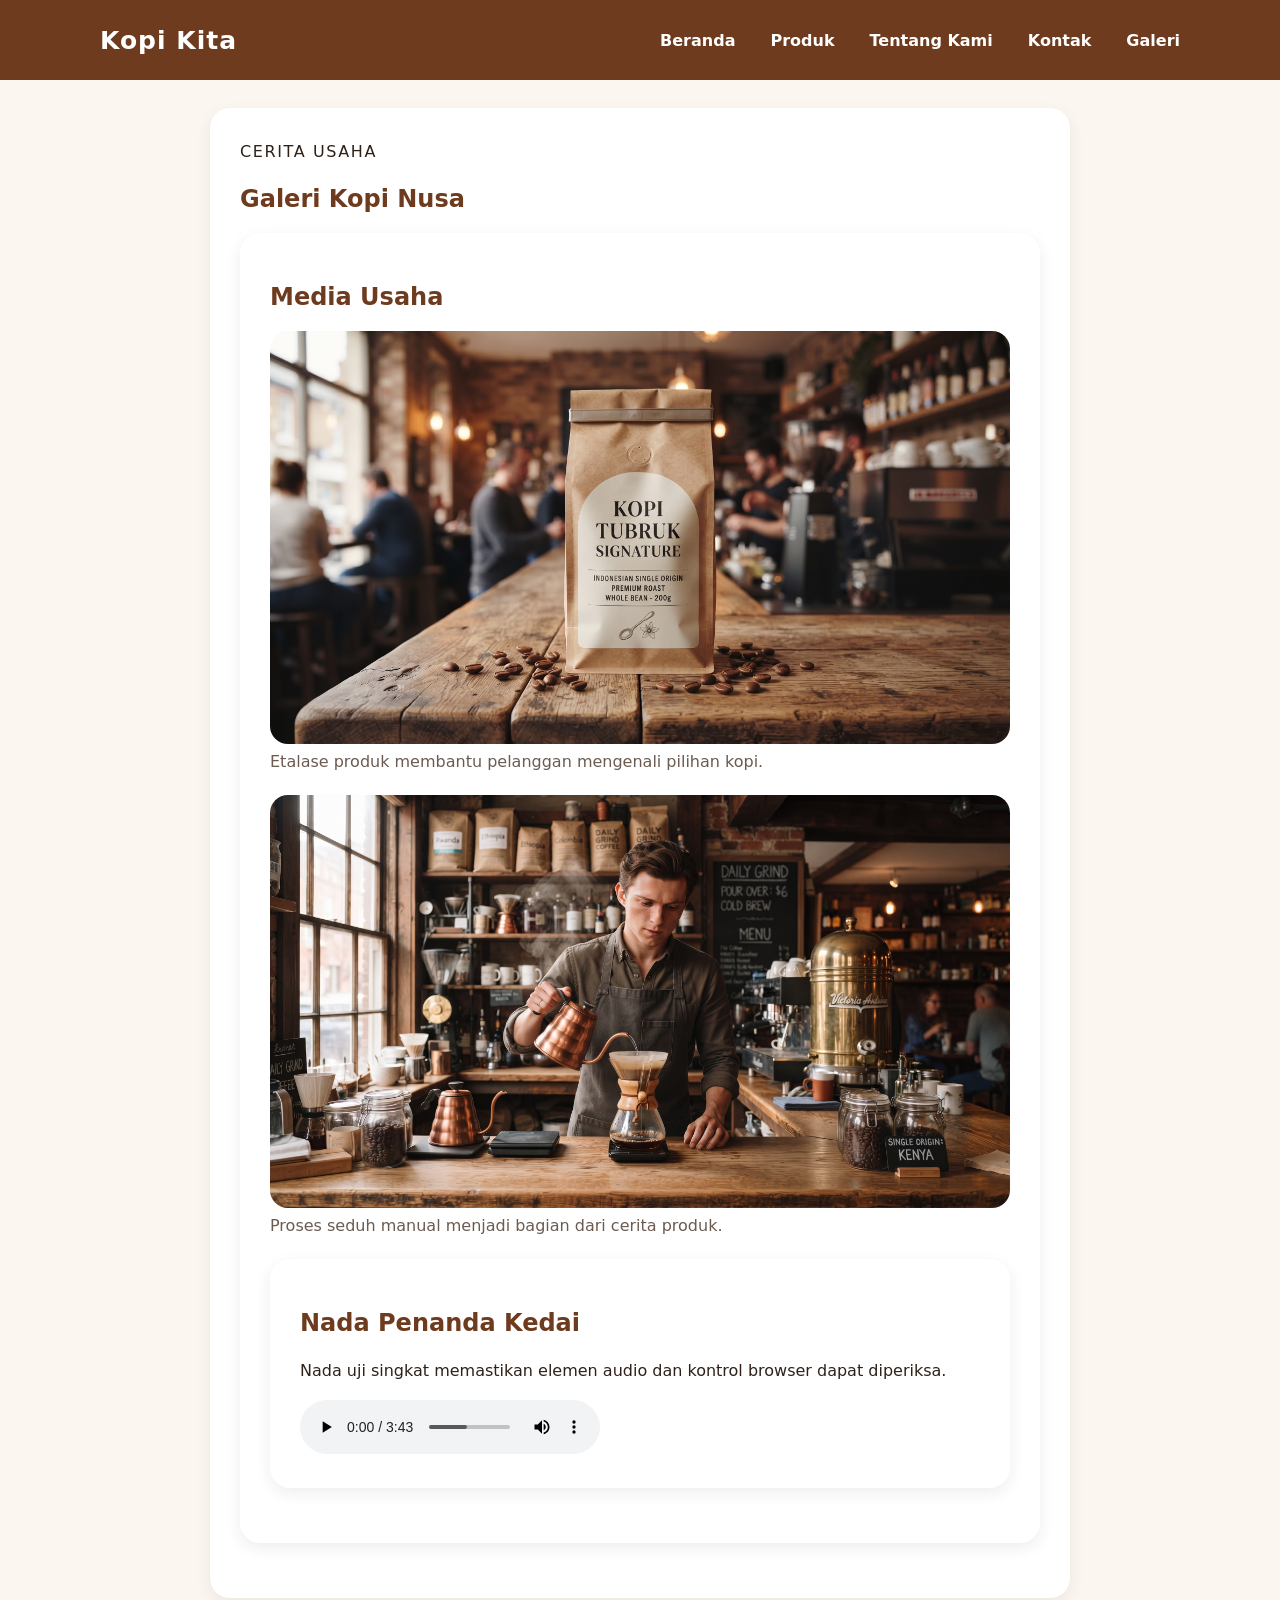
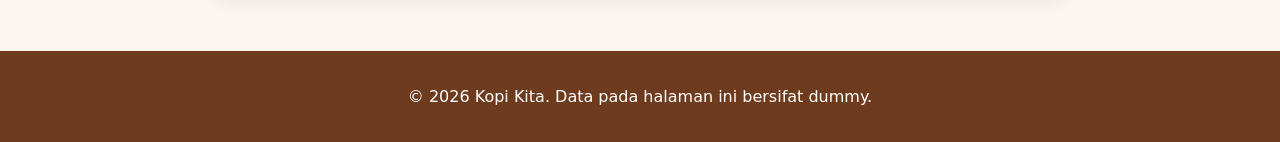
==== galeri.html @ 6f17a1c1 "feat: tambah media dan tabel katalog" ====
<!doctype html>
<html lang="id">
  <head>
    <meta charset="utf-8" />
    <meta name="viewport" content="width=device-width, initial-scale=1" />
    <title>Tentang Kopi Kita - Website UMKM</title>
    <link rel="stylesheet" href="css/style.css" />
  </head>
  <body>
    <a class="skip-link" href="#konten">Lewati ke konten utama</a>
    <header class="site-header">
      <nav class="nav" aria-label="Navigasi utama">
        <a class="brand" href="index.html">Kopi Kita</a>
        <ul>
          <li><a href="index.html">Beranda</a></li>
            <li><a href="produk.html">Produk</a></li>
            <li><a aria-current="page" href="tentang.html">Tentang Kami</a></li>
            <li><a href="kontak.html">Kontak</a></li>
            <li><a href="galeri.html">Galeri</a></li>
        </ul>
      </nav>
    </header>
    <main id="konten" class="page">
      <section aria-labelledby="tentang-title">
        <p class="eyebrow">Cerita Usaha</p>
        <h1>Galeri Kopi Nusa</h1>
      <section aria-labelledby="media-title">
        <h2 id="media-title">Media Usaha</h2>
        <div class="gallery-list">
    <figure class="media-card">
      <img src="gambar/Coffee_bag_on_wooden_counter_2K_20260925184928.jpg" alt="Etalase Kopi Kita berisi kemasan kopi lokal" />
      <figcaption>Etalase produk membantu pelanggan mengenali pilihan kopi.</figcaption>
    </figure>
    <figure class="media-card">
      <img src="gambar/Person_brewing_pour-over_coffee_2K_20260925184145.jpg" alt="Barista menuang air panas ke dripper kopi" />
      <figcaption>Proses seduh manual menjadi bagian dari cerita produk.</figcaption>
    </figure>
  </div>

    <section aria-labelledby="audio-title">
  <h2 id="audio-title">Nada Penanda Kedai</h2>
  <p id="audio-note">Nada uji singkat memastikan elemen audio dan kontrol browser dapat diperiksa.</p>
  <audio controls aria-describedby="audio-note" src="suara/AUD-20230413-WA0004.mp3">
    Browser Anda tidak mendukung pemutar audio.
  </audio>
</section>

</section>
      </section>
    </main>
    <footer class="footer">
      <p>&copy; 2026 Kopi Kita. Data pada halaman ini bersifat dummy.</p>
    </footer>
  </body>
</html>
---- css/style.css ----
body {
  margin: 0;
  background: #fbf7f0;
  color: #2f2118;
  font-family: system-ui, -apple-system, BlinkMacSystemFont, "Segoe UI", sans-serif;
}

.skip-link {
  position: absolute;
  left: -9999px;
  top: auto;
}

.skip-link:focus {
  left: 10px;
  top: 10px;
  background: white;
  color: #2f2118;
  padding: 10px 15px;
  z-index: 1000;
}

.container {
  max-width: 100%;
  margin: 0 auto;
  padding: 0;
}

.logo a {
    color: white;
    text-decoration: none;
    font-weight: bold;
    font-size: large;
}

.logo a:hover {
    color: white;
}

.navbar {
  display: flex;
  list-style: none;
  padding: 10px;
  margin: 5px;
  gap: 45px;
} 

.navbar a {
  text-decoration: none;
  color: white;
  font-weight: bold;
  font-size: large;
}

.navbar a:hover {
  color: #f4c95d;
  transition: 0.3s;
}

.site-header { 
  background-color: #6f3b1f; 
}

.nav { 
  max-width: 1100px; 
  min-height: 80px; 
  margin: 0 auto; 
  padding: 0 10px; 
  display: flex; 
  justify-content: space-between; 
  align-items: center; 
  box-sizing: border-box; 
}

.brand { 
  color: white; 
  text-decoration: none; 
  font-size: 25px; 
  font-weight: 800; 
  letter-spacing: 1px; 
}

.brand:hover { 
  color: #f4c95d; 
}

.nav ul { 
  display: flex; 
  align-items: center; 
  list-style: none; 
  gap: 35px; 
  margin: 0; 
  padding: 0; 
}

.nav a { 
  color: white; 
  text-decoration: none; 
  font-weight: 600; 
  transition: 0.3s; 
}

.nav a:hover { 
  color: #f4c95d; 
}


.container-navbar {
  display: flex;
  justify-content: space-between;
  background-color: #6f3b1f;
  height: 100px;
  align-items: center;
  padding: 0 50px;
  box-sizing: border-box;
}

.page {
  max-width: 920px;
  margin: 0 auto;
  padding: 32px 20px;
}

.hero {
  padding: 36px;
  color: #6f3b1f;
  background: #6f3b1f;
  border-radius: 24px;
}

.header {
  display: flex;
  justify-content: space-between;
  align-items: center;
}

.h1 {
  margin-top: 5px;
}

.eyebrow {
  margin: 0 0 8px;
  letter-spacing: 0.10em;
  text-transform: uppercase;
}


.jam_a {
    margin: 0;
    text-align: right;
    letter-spacing: 0.1em;
    text-transform: uppercase;
    font-size: medium;
    font-weight: 700;
}

.jam_b {
    margin: 0;
    text-align: right;
    margin-right: 20px;
    font-size: medium;
}


.product-images {
  width: 100%;
  height: auto;
  border-radius: 24px;
  margin-bottom: 20px;
}

.product {
  display: grid;
  grid-template-columns: repeat(3, 1fr);
  gap: 20px;
  padding: 0;
  margin: 0;
  list-style: none;
}

.product-item {
  background: white;
  padding: 15px;
  border-radius: 20px;
  text-align: center;
}

.product-coffee {
  width: 100%;
  height: 180px;
  object-fit: cover;
  border-radius: 15px;
}

.product-item h3 {
  margin-bottom: 5px;
  text-transform: capitalize;
}

.product-item p {
  margin-top: 0;
  font-weight: bold;
}



.header-1 {
  display: flex;
  justify-content: space-between;
  align-items: center;
}

.lokasi {
  background:#f3b837;
  color: #2f2118;
  padding: 12px 18px;
  cursor: pointer;
  border-radius: 999px;
  border: 0;
  font-weight: 700;
  font-size: medium;
}

button {
  padding: 12px 18px;
  color: #2f2118;
  font-weight: 700;
  cursor: pointer;
  background: #ffd166;
  border: 0;
  border-radius: 999px;
}

.page section { 
  background: white; 
  padding: 30px; 
  margin-bottom: 25px; 
  border-radius: 20px; 
  box-shadow: 0 5px 15px rgba(47, 33, 24, 0.08);
 }

 .page h1, 
 .page h2 { 
  color: #6f3b1f; 
}

.page section p { 
  line-height: 1.7; 
}

.page section img { 
  width: 100%; 
  height: auto; 
  display: block; 
  margin-top: 20px; 
  border-radius: 18px; 
}

.page section ul { 
  padding-left: 20px; 
}

.page section li { 
  margin-bottom: 10px; 
  line-height: 1.6; 
}

.footer {
  text-align: center;
  padding: 20px;
  background-color: #6f3b1f;
  color: white;
}


/* produk */
body {
  margin: 0;
  background: #fbf7f0;
  color: #2f2118;
  font-family: system-ui, -apple-system, BlinkMacSystemFont, "Segoe UI", sans-serif;
}

.page {
  max-width: 860px;
  margin: 0 auto;
  padding: 28px 20px;
}

img {
  max-width: 100%;
  height: auto;
  border-radius: 18px;
}

figure {
  margin: 0 0 24px;
}

figcaption {
  margin-top: 8px;
  color: #6b5b51;
}

table {
  width: 100%;
  border-collapse: collapse;
  background: white;
}

caption {
  text-align: left;
  font-weight: 700;
  margin-bottom: 8px;
}

th,
td {
  border: 1px solid #ead8c3;
  padding: 10px;
  text-align: left;
}

thead {
  background: #f1e3d3;
}
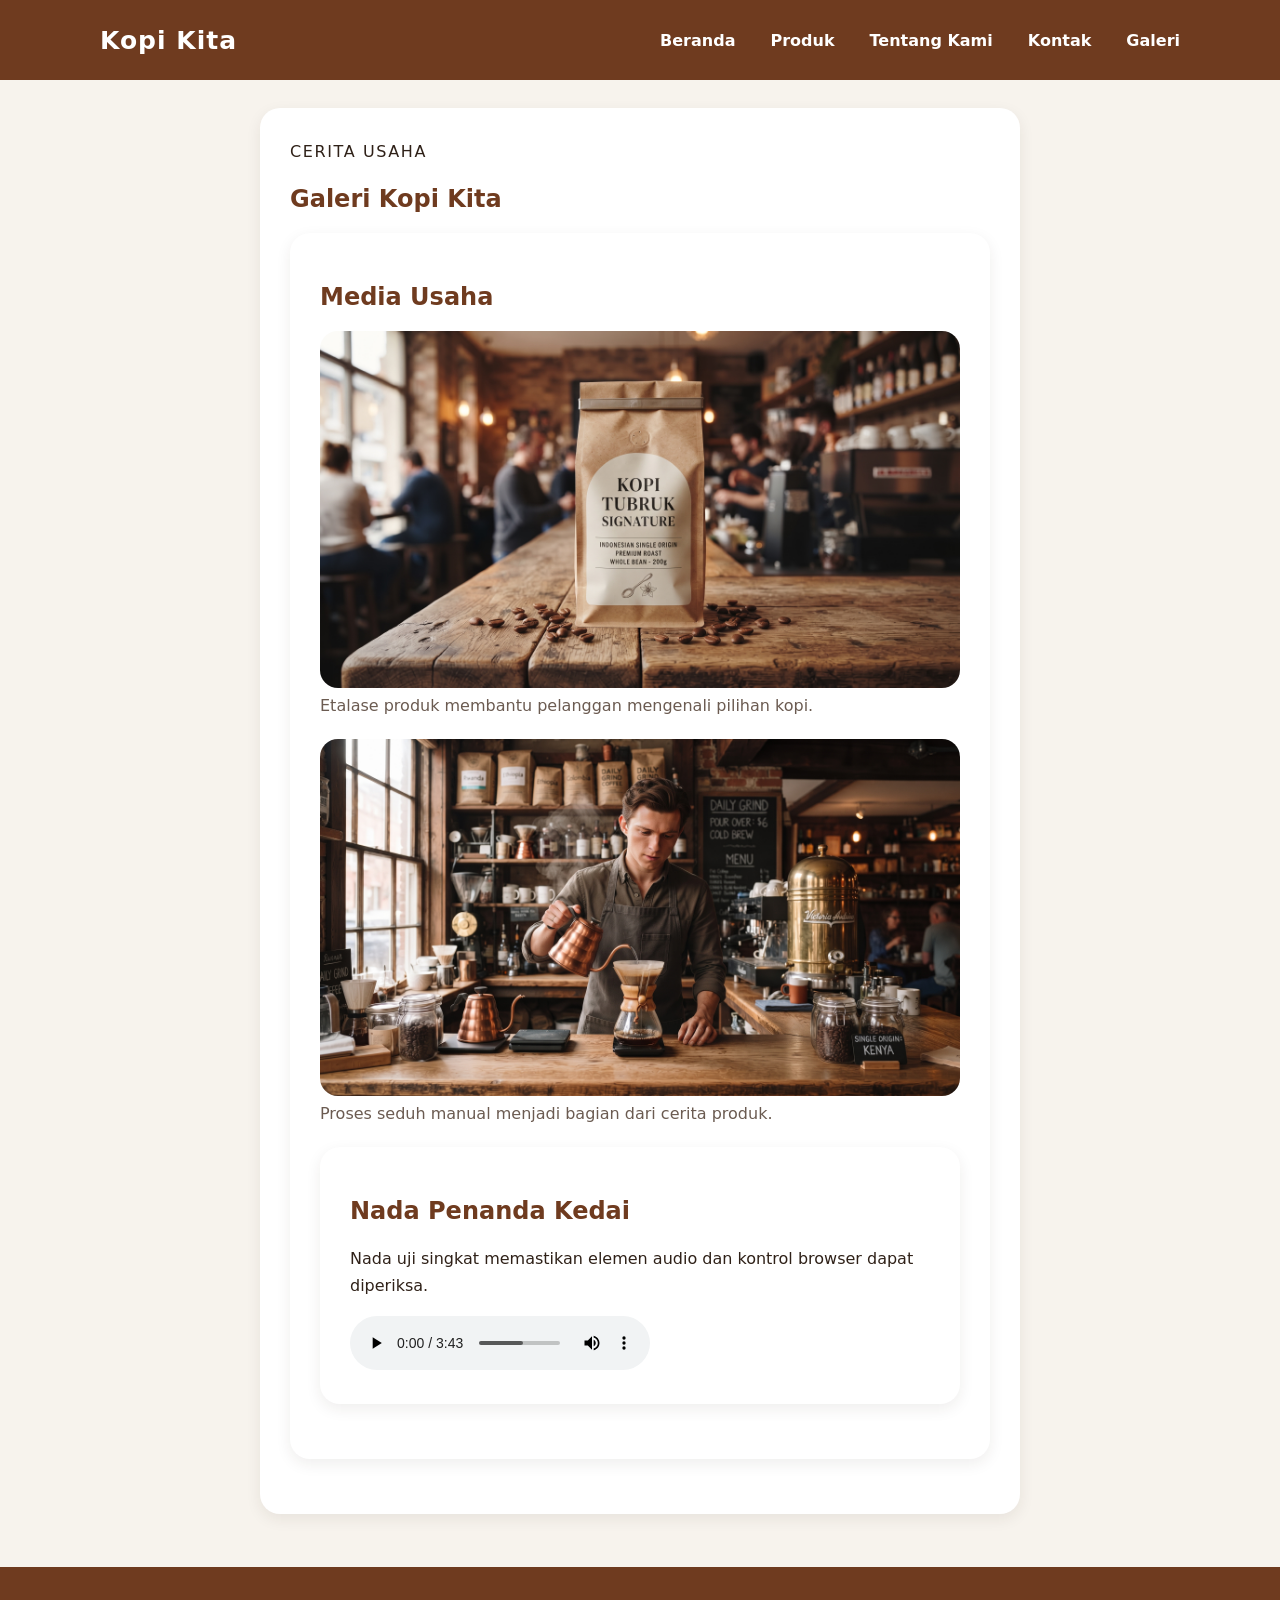
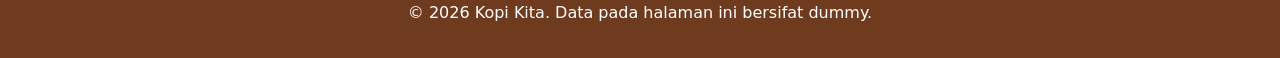
==== commit 0a94027f: "feat: tambah form kontak aksesibel dan preview" ====
--- a/galeri.html
+++ b/galeri.html
@@ -23,7 +23,7 @@
     <main id="konten" class="page">
       <section aria-labelledby="tentang-title">
         <p class="eyebrow">Cerita Usaha</p>
-        <h1>Galeri Kopi Nusa</h1>
+        <h1>Galeri Kopi Kita</h1>
       <section aria-labelledby="media-title">
         <h2 id="media-title">Media Usaha</h2>
         <div class="gallery-list">
--- a/css/style.css
+++ b/css/style.css
@@ -161,7 +161,7 @@
     font-size: medium;
 }
 
-
+/* produk */
 .product-images {
   width: 100%;
   height: auto;
@@ -323,4 +323,65 @@
 
 thead {
   background: #f1e3d3;
+}
+
+
+/* kontak */
+body {
+  margin: 0;
+  background: #f7f3ed;
+  color: #2f2118;
+  font-family: system-ui, -apple-system, BlinkMacSystemFont, "Segoe UI", sans-serif;
+}
+
+.page {
+  max-width: 760px;
+  margin: 0 auto;
+  padding: 28px 20px;
+}
+
+form,
+pre {
+  background: white;
+  border: 1px solid #ead8c3;
+  border-radius: 16px;
+  padding: 18px;
+}
+
+.field {
+  display: grid;
+  gap: 6px;
+  margin-bottom: 14px;
+}
+
+label,
+legend {
+  font-weight: 700;
+}
+
+input,
+select,
+textarea,
+button {
+  font: inherit;
+  padding: 10px;
+}
+
+fieldset {
+  display: grid;
+  gap: 8px;
+  margin: 0 0 14px;
+  border: 1px solid #ead8c3;
+  border-radius: 12px;
+}
+
+button {
+  cursor: pointer;
+}
+
+.site-footer {
+  text-align: center;
+  padding: 20px;
+  background-color: #6f3b1f;
+  color: white;
 }
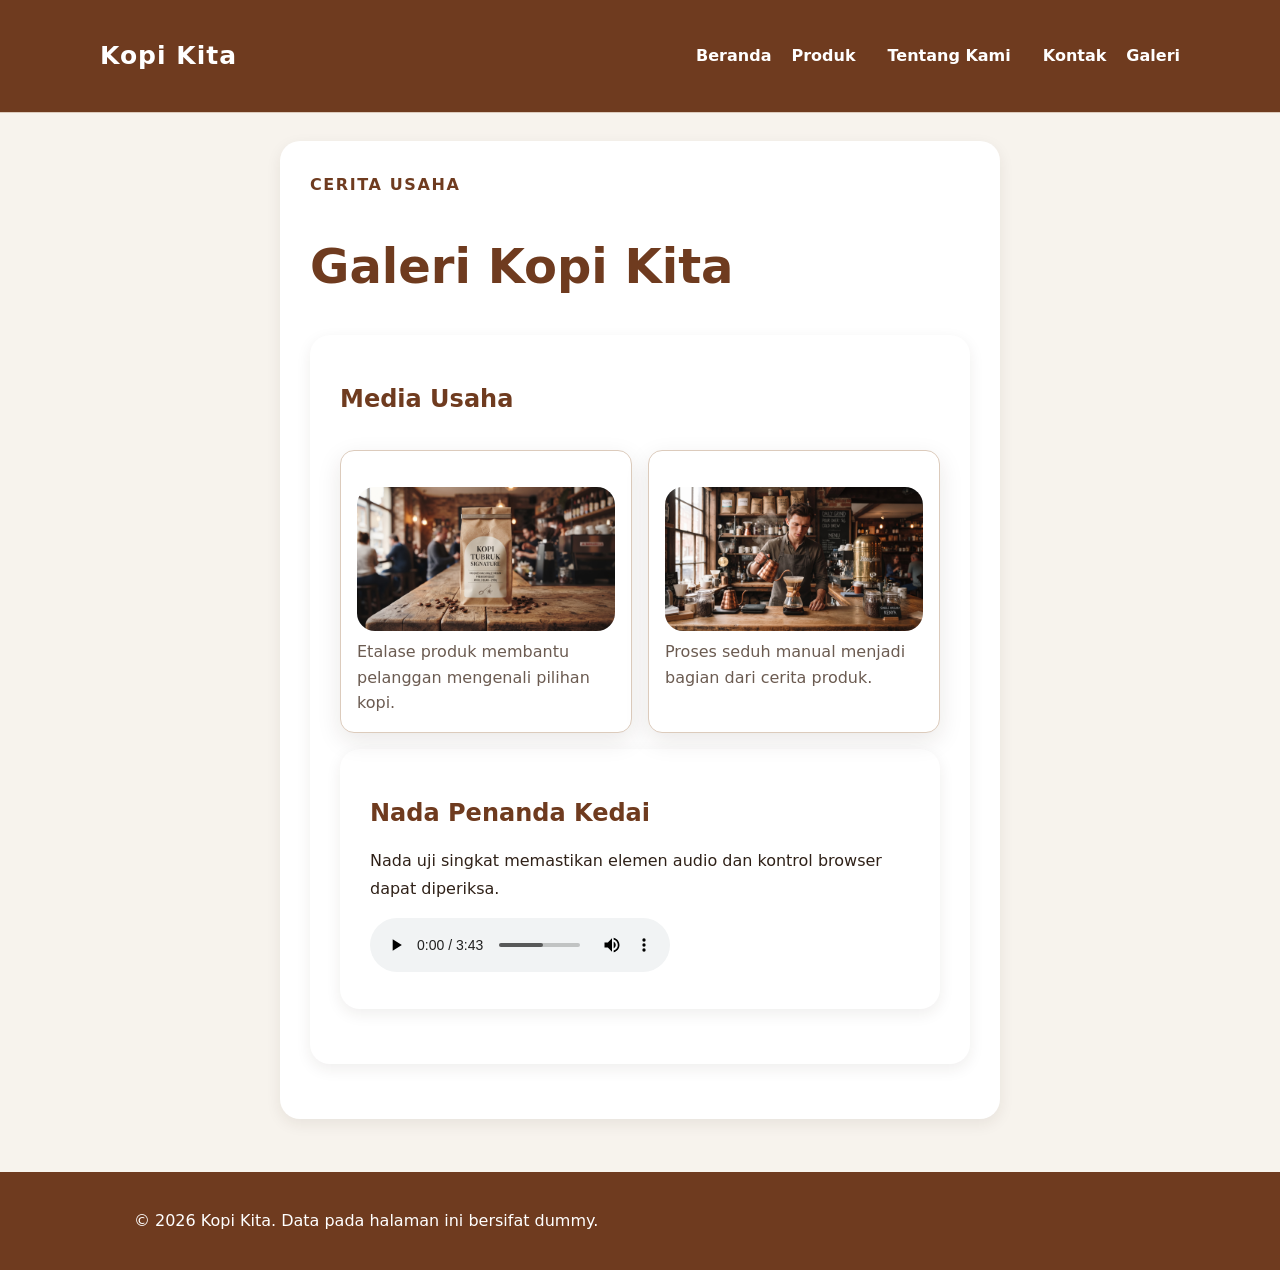
==== commit 9aafce65: "feat: bangun layout flexbox dan grid" ====
--- a/galeri.html
+++ b/galeri.html
@@ -26,7 +26,7 @@
         <h1>Galeri Kopi Kita</h1>
       <section aria-labelledby="media-title">
         <h2 id="media-title">Media Usaha</h2>
-        <div class="gallery-list">
+        <div class="gallery-grid">
     <figure class="media-card">
       <img src="gambar/Coffee_bag_on_wooden_counter_2K_20260925184928.jpg" alt="Etalase Kopi Kita berisi kemasan kopi lokal" />
       <figcaption>Etalase produk membantu pelanggan mengenali pilihan kopi.</figcaption>
--- a/css/style.css
+++ b/css/style.css
@@ -1,9 +1,188 @@
+:root {
+  --color-primary: #6f3b1f;
+  --color-primary-strong: #4b2715;
+  --color-text: #2f2118;
+  --color-muted: #6b5b52;
+  --color-surface: #ffffff;
+  --color-surface-soft: #fff8f0;
+  --color-border: #dccbbc;
+  --color-focus: #1d4ed8;
+  --space-1: 0.5rem;
+  --space-2: 0.75rem;
+  --space-3: 1rem;
+  --space-4: 1.5rem;
+  --space-5: 2rem;
+  --radius-sm: 0.5rem;
+  --radius-md: 0.875rem;
+  --shadow-card: 0 0.5rem 1.5rem rgb(47 33 24 / 0.1);
+}
+
+*,
+*::before,
+*::after {
+  box-sizing: border-box;
+}
+
+html { color-scheme: light; }
+
 body {
   margin: 0;
-  background: #fbf7f0;
-  color: #2f2118;
+  color: var(--color-text);
+  background: var(--color-surface-soft);
   font-family: system-ui, -apple-system, BlinkMacSystemFont, "Segoe UI", sans-serif;
-}
+  font-size: 1rem;
+  line-height: 1.6;
+}
+
+img {
+  max-width: 100%;
+  height: auto;
+}
+
+a {
+  color: var(--color-primary);
+}
+
+a:hover {
+  color: var(--color-primary-strong);
+}
+
+:focus-visible {
+  outline: 3px solid var(--color-focus);
+  outline-offset: 3px;
+}
+
+.site-header,
+.site-footer {
+  padding: var(--space-3) var(--space-4);
+  background: var(--color-surface);
+  border-bottom: 1px solid var(--color-border);
+}
+.site-footer {
+  margin-top: var(--space-5);
+  color: var(--color-muted);
+  text-align: center;
+  border-top: 1px solid var(--color-border);
+  border-bottom: 0;
+}
+.nav,
+.page { width: min(100% - 2rem, 60rem); margin-inline: auto; }
+.brand {
+  display: inline-block;
+  margin-bottom: var(--space-2);
+  color: var(--color-text);
+  font-weight: 800;
+  text-decoration: none;
+}
+.nav ul { padding: 0; margin: 0; list-style: none; }
+.nav li { display: inline-block; margin: 0 var(--space-2) var(--space-1) 0; }
+
+.nav {
+  display: flex;
+  gap: var(--space-3);
+  align-items: center;
+  justify-content: space-between;
+}
+.brand { margin-bottom: 0; }
+.nav ul { display: flex; gap: var(--space-2); flex-wrap: wrap; }
+.nav li { margin: 0; }
+
+.product-card { display: flex; flex-direction: column; }
+.product-badge {
+  align-self: flex-start;
+  padding: 0.25rem var(--space-2);
+  color: var(--color-primary-strong);
+  font-size: 0.875rem;
+  font-weight: 800;
+  background: #fef3c7;
+  border-radius: 999px;
+}
+.card-actions {
+  display: flex;
+  gap: var(--space-2);
+  align-items: center;
+  flex-wrap: wrap;
+  margin-top: auto;
+}
+
+.hero {
+  display: grid;
+  grid-template-columns: 1.2fr 0.8fr;
+  gap: var(--space-4);
+  align-items: center;
+}
+.hero-image { width: 100%; border-radius: var(--radius-md); }
+
+.product-grid,
+.gallery-grid {
+  display: grid;
+  grid-template-columns: repeat(3, minmax(0, 1fr));
+  gap: var(--space-3);
+}
+.gallery-grid { grid-template-columns: repeat(2, minmax(0, 1fr)); }
+
+.nav a[aria-current="page"] {
+  padding: var(--space-1) var(--space-2);
+  color: white;
+  font-weight: 700;
+  text-decoration: none;
+  border-radius: var(--radius-sm);
+}
+.page { padding-block: var(--space-5); }
+
+.hero {
+  padding: var(--space-5);
+  color: var(--color-surface);
+  background: var(--color-primary);
+  border-radius: var(--radius-md);
+}
+h1,
+h2,
+h3 { line-height: 1.2; text-wrap: balance; }
+h1 { font-size: clamp(2rem, 6vw, 3rem); }
+p,
+li { max-width: 68ch; }
+.eyebrow { color: var(--color-primary); font-weight: 800; letter-spacing: 0.08em; text-transform: uppercase; }
+.hero .eyebrow { color: #4b2715; }
+.price { color: var(--color-primary-strong); font-weight: 800; }
+
+.button,
+button {
+  display: inline-block;
+  padding: var(--space-2) var(--space-3);
+  color: var(--color-surface);
+  font: inherit;
+  font-weight: 700;
+  text-decoration: none;
+  cursor: pointer;
+  background: var(--color-primary);
+  border: 0;
+  border-radius: var(--radius-sm);
+}
+.button:hover,
+button:hover { color: var(--color-surface); background: var(--color-primary-strong); }
+.hero button { color: var(--color-text); background: #fef3c7; }
+.hero button:hover { color: var(--color-text); background: #fde68a; }
+
+.product-card,
+.media-card,
+table,
+form {
+  margin-block: var(--space-3);
+  padding: var(--space-3);
+  background: var(--color-surface);
+  border: 1px solid var(--color-border);
+  border-radius: var(--radius-md);
+  box-shadow: var(--shadow-card);
+}
+figure { margin-inline: 0; }
+figcaption,
+caption { color: var(--color-muted); }
+table { width: 100%; border-collapse: collapse; border-radius: 0; }
+caption { margin-bottom: var(--space-2); font-weight: 700; text-align: left; }
+th,
+td { padding: var(--space-2); text-align: left; border: 1px solid var(--color-border); }
+th { background: var(--color-surface-soft); }
 
 .skip-link {
   position: absolute;
@@ -14,9 +193,9 @@
 .skip-link:focus {
   left: 10px;
   top: 10px;
-  background: white;
-  color: #2f2118;
-  padding: 10px 15px;
+  background: var(--color-surface);
+  color: var(--color-text);
+  padding: var(--space-2);
   z-index: 1000;
 }
 
@@ -42,7 +221,7 @@
   list-style: none;
   padding: 10px;
   margin: 5px;
-  gap: 45px;
+  gap: 20px;
 } 
 
 .navbar a {
@@ -59,6 +238,17 @@
 
 .site-header { 
   background-color: #6f3b1f; 
+}
+
+.nav {
+  width: 100%;
+  min-height: 80px;
+  margin: 0;
+  padding: 0 32px;
+  display: flex;
+  justify-content: space-between;
+  align-items: center;
+  box-sizing: border-box;
 }
 
 .nav { 
@@ -88,7 +278,7 @@
   display: flex; 
   align-items: center; 
   list-style: none; 
-  gap: 35px; 
+  gap: 20px; 
   margin: 0; 
   padding: 0; 
 }
@@ -324,6 +514,7 @@
 thead {
   background: #f1e3d3;
 }
+/* produk */
 
 
 /* kontak */
@@ -348,10 +539,35 @@
   padding: 18px;
 }
 
-.field {
-  display: grid;
-  gap: 6px;
-  margin-bottom: 14px;
+.field { margin-bottom: var(--space-3); }
+.field label,
+legend { display: block; margin-bottom: var(--space-1); font-weight: 700; }
+.field input,
+.field select,
+.field textarea {
+  width: 100%;
+  padding: var(--space-2);
+  color: inherit;
+  font: inherit;
+  background: var(--color-surface);
+  border: 1px solid var(--color-border);
+  border-radius: var(--radius-sm);
+}
+input[type="radio"],
+input[type="checkbox"] { width: auto; }
+fieldset {
+  margin: 0 0 var(--space-3);
+  padding: var(--space-3);
+  border: 1px solid var(--color-border);
+  border-radius: var(--radius-sm);
+}
+audio { max-width: 100%; }
+#preview-form {
+  padding: var(--space-3);
+  white-space: pre-wrap;
+  background: var(--color-surface);
+  border: 1px solid var(--color-border);
+  border-radius: var(--radius-sm);
 }
 
 label,
